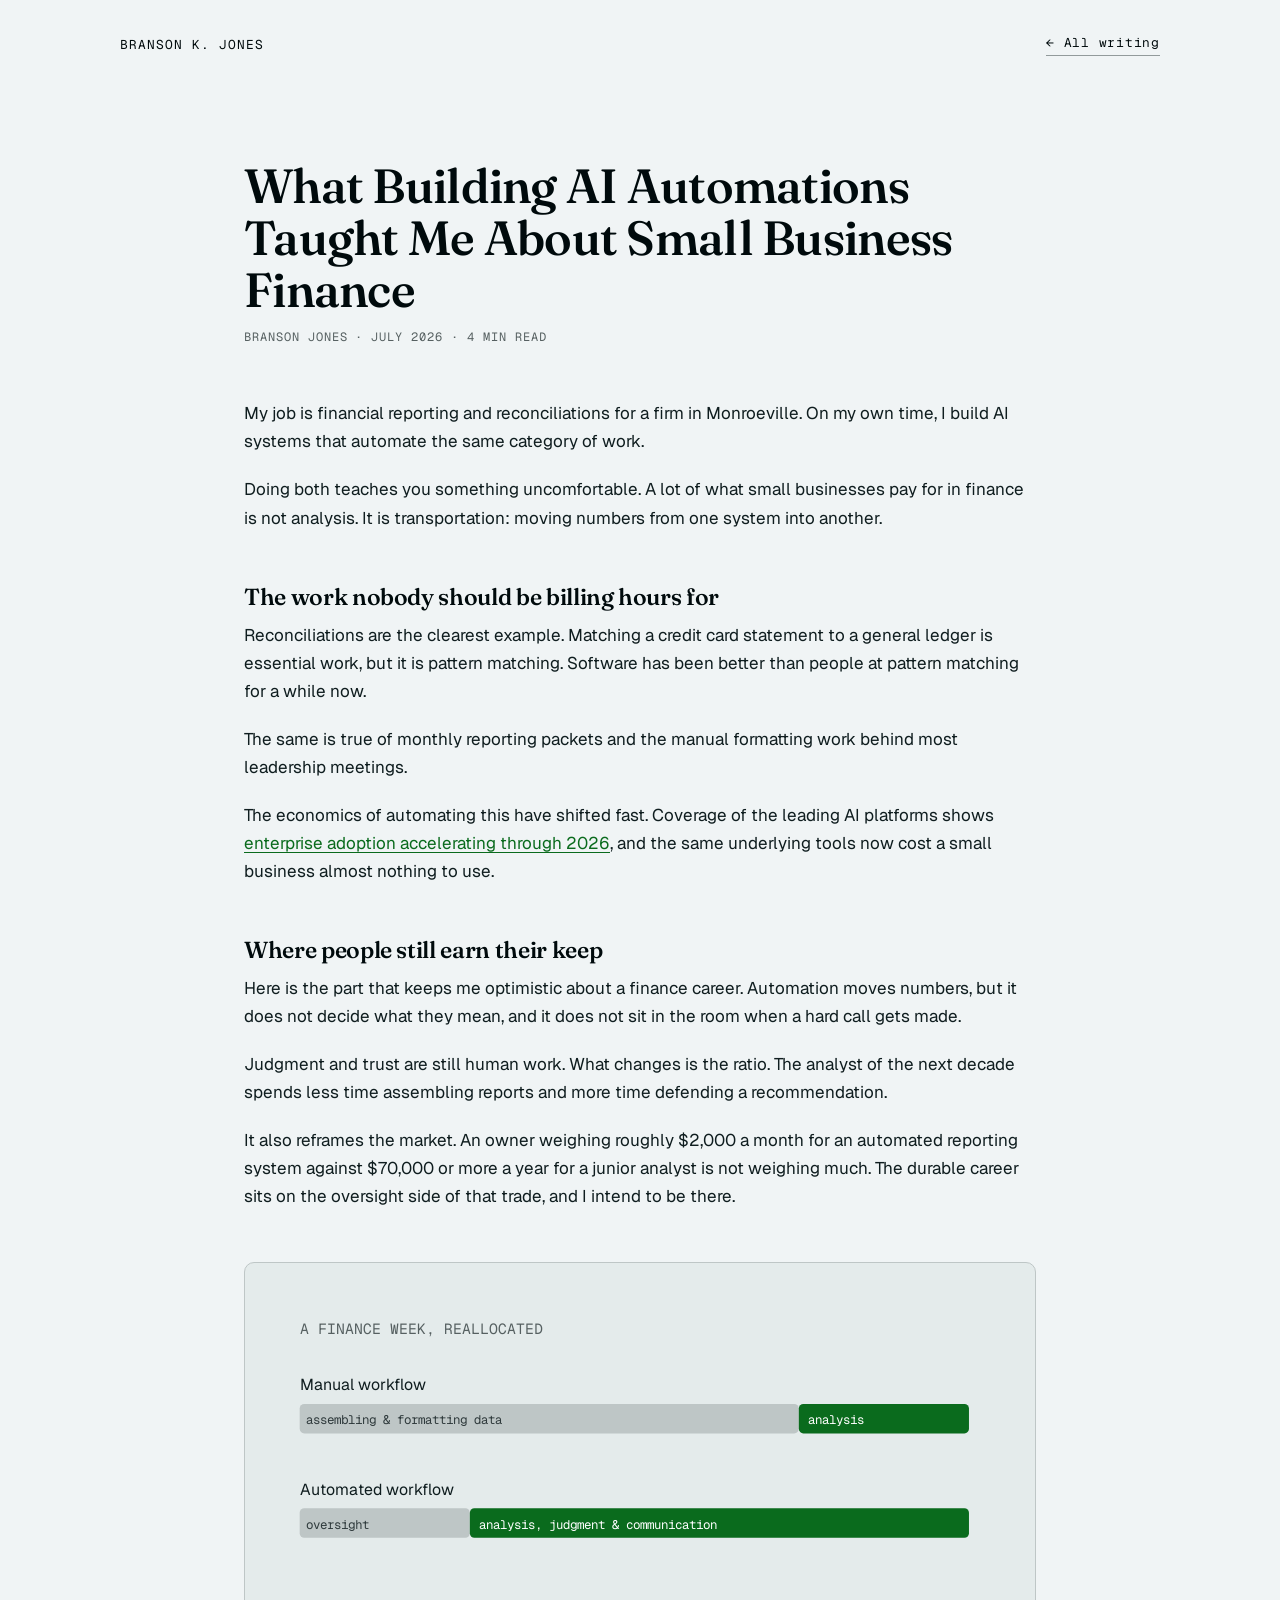
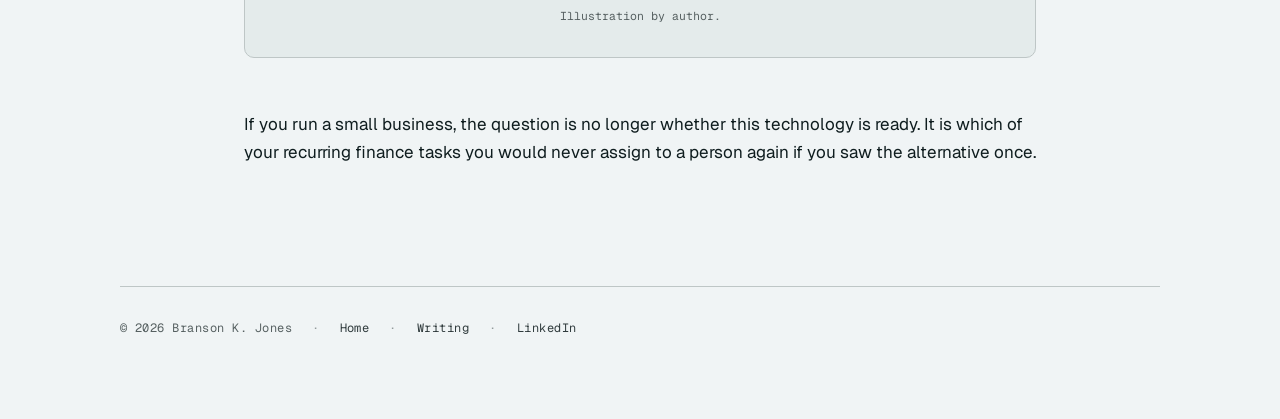
==== blog/ai-automation-small-business-finance.html @ b0afc4cd "Add files via upload" ====
<!DOCTYPE html>
<html lang="en">
<head>
<meta charset="UTF-8">
<meta name="viewport" content="width=device-width, initial-scale=1.0">
<title>What Building AI Automations Taught Me About Small Business Finance — Branson Jones</title>
<link rel="preconnect" href="https://fonts.googleapis.com">
<link rel="preconnect" href="https://fonts.gstatic.com" crossorigin>
<link href="https://fonts.googleapis.com/css2?family=Fraunces:opsz,wght@9..144,460;9..144,560;9..144,640&family=Geist:wght@400;500&family=Geist+Mono:wght@400;500&display=swap" rel="stylesheet">
<link rel="stylesheet" href="../css/site.css">
</head>
<body>
<div class="wrap">

<nav class="nav" aria-label="Primary">
  <a class="nav__mark" href="../index.html">Branson K. Jones</a>
  <a class="nav__cta" href="../index.html#writing">← All writing</a>
</nav>

<article class="article">
  <h1>What Building AI Automations Taught Me About Small Business Finance</h1>
  <p class="meta">Branson Jones · July 2026 · 4 min read</p>

  <p>My job is financial reporting and reconciliations for a firm in Monroeville. On my own time, I build AI systems that automate the same category of work.</p>

  <p>Doing both teaches you something uncomfortable. A lot of what small businesses pay for in finance is not analysis. It is transportation: moving numbers from one system into another.</p>

  <h2>The work nobody should be billing hours for</h2>

  <p>Reconciliations are the clearest example. Matching a credit card statement to a general ledger is essential work, but it is pattern matching. Software has been better than people at pattern matching for a while now.</p>

  <p>The same is true of monthly reporting packets and the manual formatting work behind most leadership meetings.</p>

  <p>The economics of automating this have shifted fast. Coverage of the leading AI platforms shows <a href="https://www.pymnts.com/artificial-intelligence-2/2026/the-revenue-models-behind-todays-top-ai-platforms/" rel="noopener">enterprise adoption accelerating through 2026</a>, and the same underlying tools now cost a small business almost nothing to use.</p>

  <h2>Where people still earn their keep</h2>

  <p>Here is the part that keeps me optimistic about a finance career. Automation moves numbers, but it does not decide what they mean, and it does not sit in the room when a hard call gets made.</p>

  <p>Judgment and trust are still human work. What changes is the ratio. The analyst of the next decade spends less time assembling reports and more time defending a recommendation.</p>

  <p>It also reframes the market. An owner weighing roughly $2,000 a month for an automated reporting system against $70,000 or more a year for a junior analyst is not weighing much. The durable career sits on the oversight side of that trade, and I intend to be there.</p>

  <figure>
    <svg viewBox="0 0 640 260" role="img" aria-label="Diagram contrasting time spent assembling data versus interpreting it, before and after automation">
      <text x="20" y="34" font-family="Geist Mono, monospace" font-size="13" fill="oklch(48% 0.012 205)">A FINANCE WEEK, REALLOCATED</text>
      <text x="20" y="84" font-family="Geist, sans-serif" font-size="14" fill="oklch(22% 0.02 205)">Manual workflow</text>
      <rect x="20" y="96" width="440" height="26" rx="4" fill="oklch(82% 0.008 200)"/>
      <rect x="460" y="96" width="150" height="26" rx="4" fill="oklch(46% 0.14 145)"/>
      <text x="26" y="114" font-family="Geist Mono, monospace" font-size="11" fill="oklch(34% 0.016 205)">assembling &amp; formatting data</text>
      <text x="468" y="114" font-family="Geist Mono, monospace" font-size="11" fill="white">analysis</text>
      <text x="20" y="176" font-family="Geist, sans-serif" font-size="14" fill="oklch(22% 0.02 205)">Automated workflow</text>
      <rect x="20" y="188" width="150" height="26" rx="4" fill="oklch(82% 0.008 200)"/>
      <rect x="170" y="188" width="440" height="26" rx="4" fill="oklch(46% 0.14 145)"/>
      <text x="26" y="206" font-family="Geist Mono, monospace" font-size="11" fill="oklch(34% 0.016 205)">oversight</text>
      <text x="178" y="206" font-family="Geist Mono, monospace" font-size="11" fill="white">analysis, judgment &amp; communication</text>
    </svg>
    <figcaption>Illustration by author.</figcaption>
  </figure>

  <p>If you run a small business, the question is no longer whether this technology is ready. It is which of your recurring finance tasks you would never assign to a person again if you saw the alternative once.</p>
</article>

<footer class="foot">
  <span>© 2026 Branson K. Jones</span><span class="dot">·</span>
  <a href="../index.html">Home</a><span class="dot">·</span>
  <a href="../index.html#writing">Writing</a><span class="dot">·</span>
  <a href="https://www.linkedin.com/in/branson-jones-150345410/" rel="noopener">LinkedIn</a>
</footer>

</div>
</body>
</html>
---- css/site.css ----
/* Hallmark · macrostructure: Split Studio · theme: Studio · nav: N9 edge-aligned · footer: Ft2 inline single line
 * genre: editorial · accent: forest-green · audience: recruiters + prospective clients · tone: composed, direct
 * Hallmark · pre-emit critique: P4 H4 E4 S4 R5 V4 */

:root {
  --color-paper:    oklch(96.5% 0.005 200);
  --color-paper-2:  oklch(93.5% 0.007 200);
  --color-paper-3:  oklch(89%   0.010 200);
  --color-rule:     oklch(82%   0.008 200);
  --color-rule-2:   oklch(68%   0.010 200);
  --color-muted:    oklch(48%   0.012 205);
  --color-neutral:  oklch(34%   0.016 205);
  --color-ink-2:    oklch(22%   0.020 205);
  --color-ink:      oklch(13%   0.024 205);
  --color-accent:   oklch(46%   0.140 145);
  --color-focus:    oklch(46%   0.140 145);

  --font-display: "Fraunces", ui-serif, Georgia, serif;
  --font-body:    "Geist", ui-sans-serif, system-ui, sans-serif;
  --font-label:   "Geist Mono", ui-monospace, "SF Mono", monospace;

  --space-xs: 0.5rem;
  --space-sm: 0.75rem;
  --space-md: 1.25rem;
  --space-lg: 2rem;
  --space-xl: 3.25rem;
  --space-2xl: 5rem;
  --space-3xl: 7.5rem;

  --radius-card: 10px;
  --measure: 62ch;
  --ease-out: cubic-bezier(0.16, 1, 0.3, 1);
  --dur-short: 220ms;
}

* { box-sizing: border-box; margin: 0; }
html, body { overflow-x: clip; }
html { scroll-behavior: smooth; }

body {
  background: var(--color-paper);
  color: var(--color-ink);
  font-family: var(--font-body);
  font-size: 1.0625rem;
  line-height: 1.65;
  -webkit-font-smoothing: antialiased;
}

img { max-width: 100%; display: block; }
a { color: var(--color-accent); text-decoration-thickness: 1px; text-underline-offset: 3px; }
a:focus-visible, button:focus-visible { outline: 2px solid var(--color-focus); outline-offset: 3px; }

h1, h2, h3 {
  font-family: var(--font-display);
  font-style: normal;
  font-weight: 560;
  line-height: 1.08;
  letter-spacing: -0.015em;
  color: var(--color-ink);
  overflow-wrap: anywhere;
  min-width: 0;
}

.wrap { max-width: 1120px; margin-inline: auto; padding-inline: clamp(1.1rem, 4vw, 2.5rem); }

/* ── Nav · N9 edge-aligned minimal ── */
.nav {
  display: flex; align-items: center; justify-content: space-between;
  padding-block: var(--space-lg);
}
.nav__mark {
  font-family: var(--font-label);
  font-size: 0.8rem; letter-spacing: 0.08em; text-transform: uppercase;
  color: var(--color-ink); text-decoration: none; white-space: nowrap;
}
.nav__cta {
  font-family: var(--font-label);
  font-size: 0.8rem; letter-spacing: 0.06em;
  color: var(--color-ink); text-decoration: none; white-space: nowrap;
  border-bottom: 1px solid var(--color-rule-2);
  padding-bottom: 2px;
  transition: color var(--dur-short) var(--ease-out), border-color var(--dur-short) var(--ease-out);
}
.nav__cta:hover { color: var(--color-accent); border-color: var(--color-accent); }

/* ── Split Studio rows ── */
.split {
  display: grid;
  grid-template-columns: minmax(0, 1fr) minmax(0, 1fr);
  gap: clamp(1.5rem, 5vw, 4.5rem);
  align-items: center;
  padding-block: var(--space-2xl);
}
.split--flip .split__text { order: 2; }
.split--flip .split__proof { order: 1; }
.split + .split { border-top: 0; }

.kicker {
  font-family: var(--font-label);
  font-size: 0.72rem; letter-spacing: 0.14em; text-transform: uppercase;
  color: var(--color-accent);
  display: block; margin-bottom: var(--space-md);
}

.hero__title { font-size: clamp(2.3rem, 6vw, 4.1rem); }
.hero__sub {
  margin-top: var(--space-md);
  color: var(--color-neutral);
  max-width: 46ch;
  font-size: 1.1rem;
}
.split h2 { font-size: clamp(1.7rem, 3.6vw, 2.5rem); margin-bottom: var(--space-md); }
.split__text p { color: var(--color-ink-2); max-width: var(--measure); }
.split__text p + p { margin-top: var(--space-sm); }

/* Outlined chip button (Split Studio voice) */
.chip {
  display: inline-block; margin-top: var(--space-lg);
  font-family: var(--font-label); font-size: 0.82rem; letter-spacing: 0.05em;
  color: var(--color-ink); text-decoration: none; white-space: nowrap;
  border: 1px solid var(--color-rule-2); border-radius: 999px;
  padding: 0.6rem 1.25rem;
  transition: border-color var(--dur-short) var(--ease-out), color var(--dur-short) var(--ease-out), background var(--dur-short) var(--ease-out);
}
.chip:hover { border-color: var(--color-accent); color: var(--color-accent); }
.chip:active { background: var(--color-paper-2); }

/* Proof column pieces */
.portrait {
  border-radius: 50%;
  aspect-ratio: 1 / 1;
  object-fit: cover;
  border: 1px solid var(--color-rule);
  width: min(78%, 380px);
  margin-inline: auto;
}
figure figcaption {
  font-family: var(--font-label); font-size: 0.72rem;
  color: var(--color-muted); margin-top: var(--space-xs); text-align: center;
}

.facts { list-style: none; padding: 0; border-top: 1px solid var(--color-rule); }
.facts li {
  display: flex; justify-content: space-between; gap: var(--space-md);
  padding-block: var(--space-sm);
  border-bottom: 1px solid var(--color-rule);
  font-size: 0.95rem;
}
.facts .k { font-family: var(--font-label); font-size: 0.72rem; letter-spacing: 0.1em; text-transform: uppercase; color: var(--color-muted); padding-top: 0.2rem; white-space: nowrap; }
.facts .v { color: var(--color-ink-2); text-align: right; }

.worklist { list-style: none; padding: 0; }
.worklist li { padding-left: 1.4rem; position: relative; color: var(--color-ink-2); }
.worklist li + li { margin-top: var(--space-sm); }
.worklist li::before {
  content: ""; position: absolute; left: 0; top: 0.62em;
  width: 0.55rem; height: 1px; background: var(--color-accent);
}

/* Writing cards */
.writing { padding-block: var(--space-2xl); border-top: 1px solid var(--color-rule); }
.writing > h2 { font-size: clamp(1.7rem, 3.6vw, 2.5rem); margin-bottom: var(--space-xl); }
.cards { display: grid; grid-template-columns: repeat(3, minmax(0, 1fr)); gap: var(--space-lg); }
.card {
  border: 1px solid var(--color-rule); border-radius: var(--radius-card);
  background: var(--color-paper-2);
  padding: var(--space-lg);
  display: flex; flex-direction: column; gap: var(--space-sm);
  transition: border-color var(--dur-short) var(--ease-out), transform var(--dur-short) var(--ease-out);
}
.card:hover { border-color: var(--color-accent); transform: translateY(-2px); }
.card h3 { font-size: 1.25rem; }
.card p { color: var(--color-neutral); font-size: 0.95rem; }
.card a { text-decoration: none; color: inherit; }
.card .more { font-family: var(--font-label); font-size: 0.75rem; letter-spacing: 0.06em; color: var(--color-accent); margin-top: auto; }

/* Contact band */
.contact { padding-block: var(--space-2xl); border-top: 1px solid var(--color-rule); text-align: left; }
.contact h2 { font-size: clamp(1.7rem, 3.6vw, 2.5rem); max-width: 22ch; }
.contact p { color: var(--color-neutral); margin-top: var(--space-md); max-width: 52ch; }

/* Footer · Ft2 inline single line */
.foot {
  border-top: 1px solid var(--color-rule);
  padding-block: var(--space-lg) var(--space-2xl);
  display: flex; flex-wrap: wrap; gap: var(--space-xs) var(--space-md);
  align-items: baseline;
  font-family: var(--font-label); font-size: 0.75rem; letter-spacing: 0.04em;
  color: var(--color-muted);
}
.foot a { color: var(--color-neutral); text-decoration: none; white-space: nowrap; }
.foot a:hover { color: var(--color-accent); }
.foot .dot { color: var(--color-rule-2); }

/* ── Article pages ── */
.article { max-width: 72ch; margin-inline: auto; padding-block: var(--space-xl) var(--space-3xl); }
.crumb {
  font-family: var(--font-label); font-size: 0.75rem; letter-spacing: 0.06em;
  text-decoration: none; color: var(--color-muted); white-space: nowrap;
}
.crumb:hover { color: var(--color-accent); }
.article h1 { font-size: clamp(1.9rem, 5vw, 3rem); margin-top: var(--space-md); }
.article .meta {
  font-family: var(--font-label); font-size: 0.75rem; letter-spacing: 0.08em;
  text-transform: uppercase; color: var(--color-muted);
  margin-top: var(--space-sm); margin-bottom: var(--space-xl);
}
.article h2 { font-size: 1.45rem; margin-top: var(--space-xl); margin-bottom: var(--space-sm); }
.article p { color: var(--color-ink-2); }
.article p + p { margin-top: var(--space-md); }
.article figure {
  margin-block: var(--space-xl);
  border: 1px solid var(--color-rule); border-radius: var(--radius-card);
  background: var(--color-paper-2); padding: var(--space-lg);
}
.article figure svg { width: 100%; height: auto; }

/* ── Mobile ── */
@media (max-width: 768px) {
  .split { grid-template-columns: minmax(0, 1fr); padding-block: var(--space-xl); align-items: start; }
  .split--flip .split__text { order: 1; }
  .split--flip .split__proof { order: 2; }
  .cards { grid-template-columns: minmax(0, 1fr); }
  .facts .v { text-align: left; }
  .facts li { flex-direction: column; gap: 0.15rem; }
}
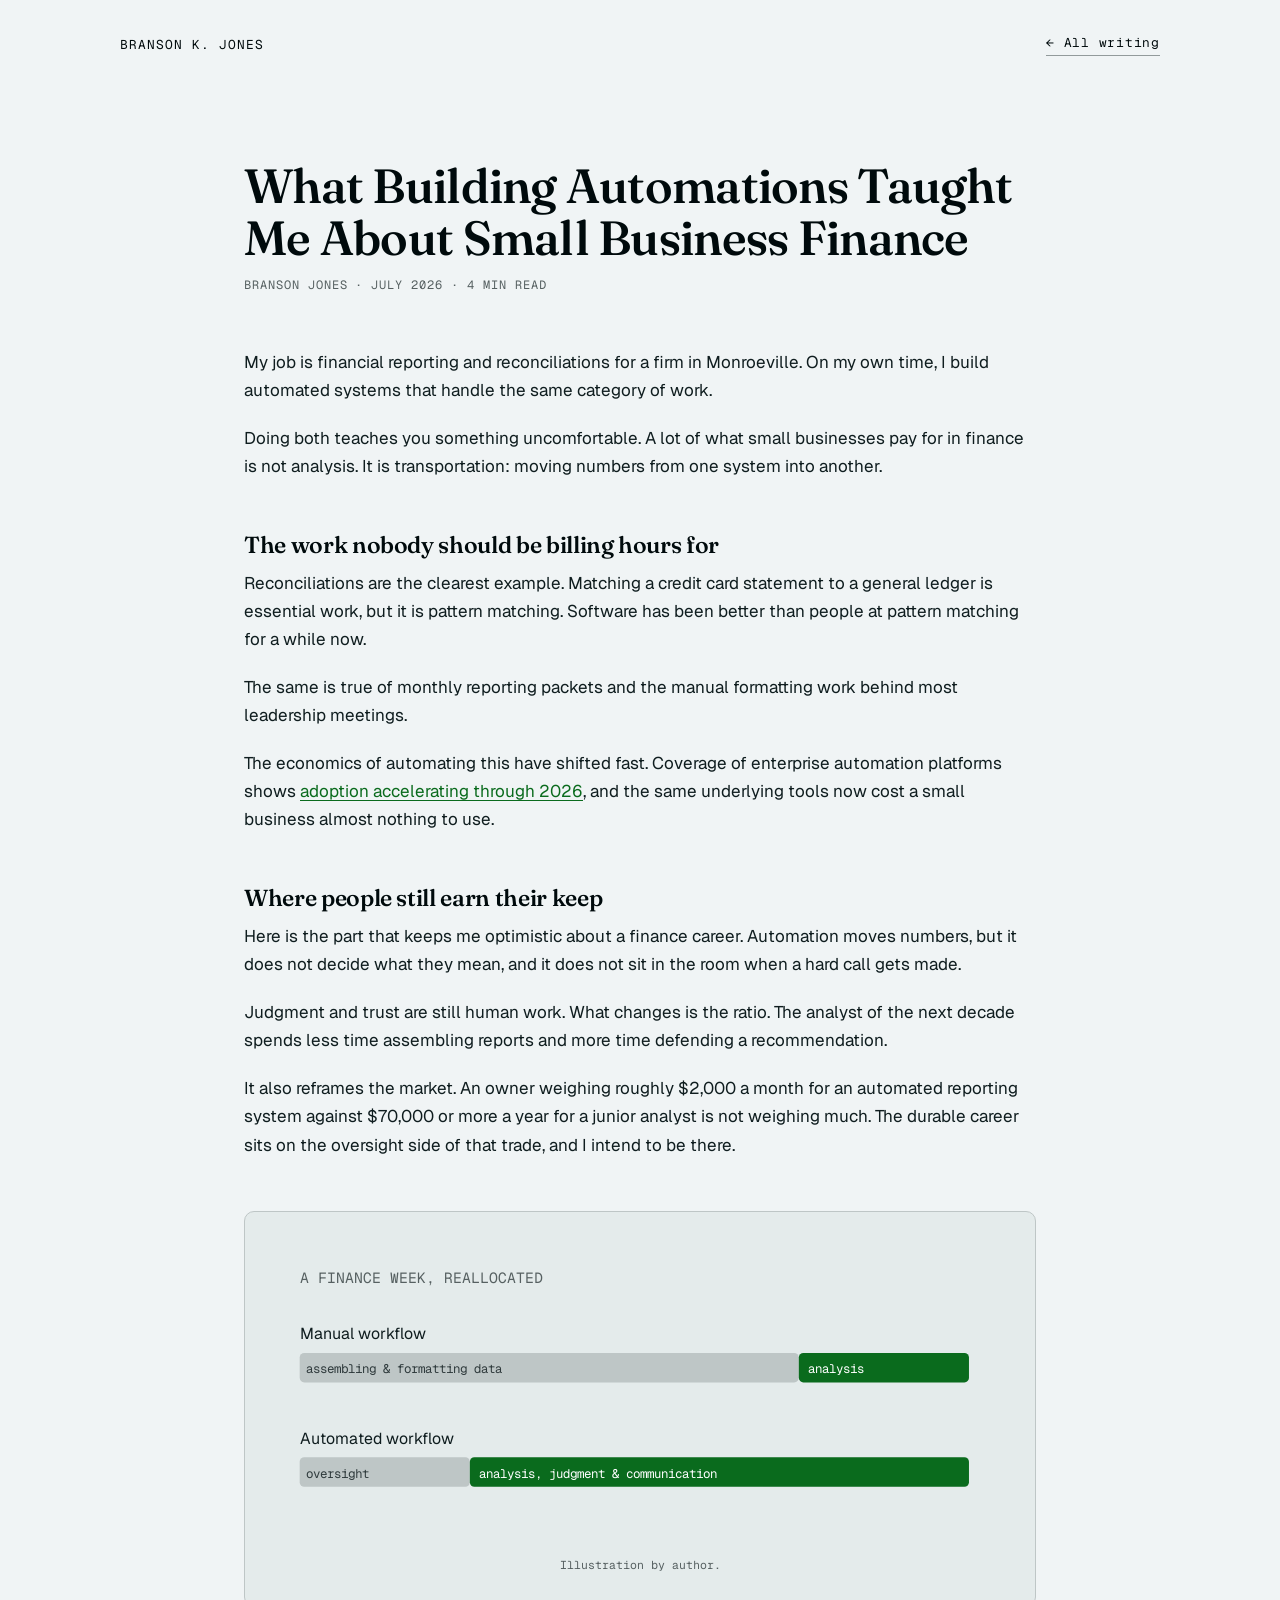
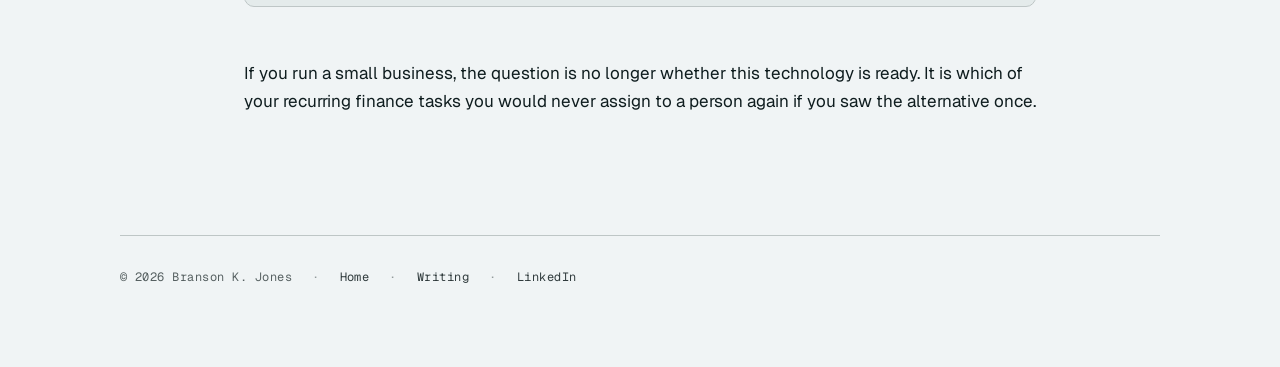
==== commit 69a2e81d: "Add files via upload" ====
--- a/blog/ai-automation-small-business-finance.html
+++ b/blog/ai-automation-small-business-finance.html
@@ -3,7 +3,7 @@
 <head>
 <meta charset="UTF-8">
 <meta name="viewport" content="width=device-width, initial-scale=1.0">
-<title>What Building AI Automations Taught Me About Small Business Finance — Branson Jones</title>
+<title>What Building Automations Taught Me About Small Business Finance — Branson Jones</title>
 <link rel="preconnect" href="https://fonts.googleapis.com">
 <link rel="preconnect" href="https://fonts.gstatic.com" crossorigin>
 <link href="https://fonts.googleapis.com/css2?family=Fraunces:opsz,wght@9..144,460;9..144,560;9..144,640&family=Geist:wght@400;500&family=Geist+Mono:wght@400;500&display=swap" rel="stylesheet">
@@ -18,10 +18,10 @@
 </nav>
 
 <article class="article">
-  <h1>What Building AI Automations Taught Me About Small Business Finance</h1>
+  <h1>What Building Automations Taught Me About Small Business Finance</h1>
   <p class="meta">Branson Jones · July 2026 · 4 min read</p>
 
-  <p>My job is financial reporting and reconciliations for a firm in Monroeville. On my own time, I build AI systems that automate the same category of work.</p>
+  <p>My job is financial reporting and reconciliations for a firm in Monroeville. On my own time, I build automated systems that handle the same category of work.</p>
 
   <p>Doing both teaches you something uncomfortable. A lot of what small businesses pay for in finance is not analysis. It is transportation: moving numbers from one system into another.</p>
 
@@ -31,7 +31,7 @@
 
   <p>The same is true of monthly reporting packets and the manual formatting work behind most leadership meetings.</p>
 
-  <p>The economics of automating this have shifted fast. Coverage of the leading AI platforms shows <a href="https://www.pymnts.com/artificial-intelligence-2/2026/the-revenue-models-behind-todays-top-ai-platforms/" rel="noopener">enterprise adoption accelerating through 2026</a>, and the same underlying tools now cost a small business almost nothing to use.</p>
+  <p>The economics of automating this have shifted fast. Coverage of enterprise automation platforms shows <a href="https://www.pymnts.com/artificial-intelligence-2/2026/the-revenue-models-behind-todays-top-ai-platforms/" rel="noopener">adoption accelerating through 2026</a>, and the same underlying tools now cost a small business almost nothing to use.</p>
 
   <h2>Where people still earn their keep</h2>
 
--- a/css/site.css
+++ b/css/site.css
@@ -1,6 +1,4 @@
-/* Hallmark · macrostructure: Split Studio · theme: Studio · nav: N9 edge-aligned · footer: Ft2 inline single line
- * genre: editorial · accent: forest-green · audience: recruiters + prospective clients · tone: composed, direct
- * Hallmark · pre-emit critique: P4 H4 E4 S4 R5 V4 */
+
 
 :root {
   --color-paper:    oklch(96.5% 0.005 200);
